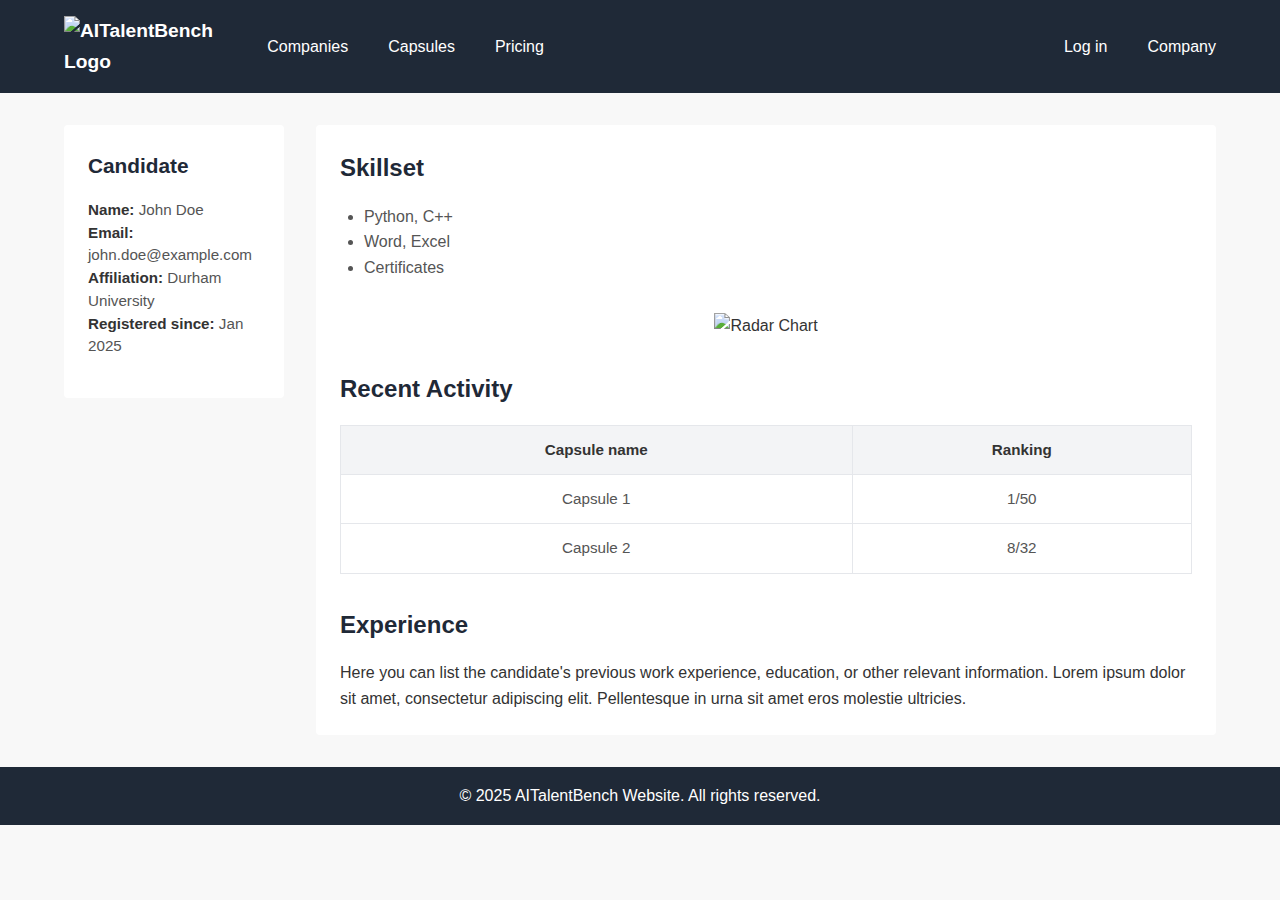
==== candidate_detail.html @ a691e20f "Reinitialize repository after accidental deletion" ====
<!DOCTYPE html>
<html lang="en">
<head>
  <meta charset="UTF-8" />
  <meta name="viewport" content="width=device-width, initial-scale=1.0"/>
  <title>AITalentBench - Candidate Detail</title>
  <!-- 引入全局样式 -->
  <link rel="stylesheet" href="styles.css" />
  <style>
    /* 针对 Candidate Detail 页面新增的局部样式 */
    .candidate-container {
      display: flex;
      width: 90%;
      margin: 2rem auto;
      gap: 2rem;
    }
    /* 左侧候选人信息栏 */
    .candidate-sidebar {
      flex: 0 0 220px;
      background-color: #fff;
      padding: 1.5rem;
      border-radius: 4px;
      position: sticky;
      top: 80px; /* 与导航栏高度配合 */
      align-self: start;
    }
    .candidate-sidebar h2 {
      margin-bottom: 1rem;
      font-size: 1.3rem;
      color: #1f2937;
    }
    .candidate-info {
      margin-bottom: 1rem;
      font-size: 0.95rem;
      line-height: 1.5;
      color: #555;
    }
    .candidate-info strong {
      color: #333;
    }
    /* 右侧主要内容区域 */
    .candidate-content {
      flex: 1;
      background-color: #fff;
      border-radius: 4px;
      padding: 1.5rem;
    }
    .candidate-content h2 {
      font-size: 1.5rem;
      margin-bottom: 1rem;
      color: #1f2937;
    }
    .candidate-content .skill-list {
      list-style: disc;
      margin-left: 1.5rem;
      margin-bottom: 2rem;
      color: #555;
    }
    /* Radar 图表的占位 */
    .radar-chart {
      display: flex;
      justify-content: center;
      margin-bottom: 2rem;
    }
    .radar-chart img {
      max-width: 300px;
      height: auto;
    }
    /* 近期活动表格 */
    .recent-activity table {
      width: 100%;
      border-collapse: collapse;
      margin-bottom: 2rem;
    }
    .recent-activity th,
    .recent-activity td {
      border: 1px solid #e5e7eb;
      padding: 0.75rem;
      text-align: center;
      font-size: 0.95rem;
      color: #555;
    }
    .recent-activity th {
      background-color: #f3f4f6;
      font-weight: bold;
      color: #333;
    }
  </style>
</head>
<body>
  <!-- 公共导航栏 -->
  <header class="navbar">
    <div class="navbar-container" style="display: flex; justify-content: space-between; align-items: center;">
      <div class="navbar-brand">
        <a href="index.html"><img src="static/web_component/mxmlogo.png" alt="AITalentBench Logo"></a>
      </div>
      <nav class="navbar-menu" style="display: flex; width: 100%; justify-content: space-between; align-items: center;">
        <!-- 左侧菜单 -->
        <ul class="navbar-left" style="display: flex; list-style: none; margin: 0; padding: 0; margin-left: 2rem;">
          <li style="margin-right: 1rem;"><a href="companies.html">Companies</a></li>
          <li style="margin-right: 1rem;"><a href="capsules_aitalent.html">Capsules</a></li>
          <li style="margin-right: 1rem;"><a href="pricing.html">Pricing</a></li>
        </ul>
        <!-- 右侧菜单 -->
        <ul class="navbar-right" style="display: flex; list-style: none; margin: 0; padding: 0;">
          <li style="margin-left: 1rem;"><a href="login.html">Log in</a></li>
          <li style="margin-left: 1rem;"><a href="company_portal.html">Company</a></li>
        </ul>
      </nav>
    </div>
  </header>
  
  <!-- 主体内容：候选人详情 -->
  <main class="candidate-container">
    <!-- 左侧导航/信息栏 -->
    <aside class="candidate-sidebar">
      <h2>Candidate</h2>
      <div class="candidate-info">
        <strong>Name:</strong> John Doe<br>
        <strong>Email:</strong> john.doe@example.com<br>
        <strong>Affiliation:</strong> Durham University<br>
        <strong>Registered since:</strong> Jan 2025
      </div>
    </aside>

    <!-- 右侧主要内容 -->
    <section class="candidate-content">
      <!-- Skillset 区域 -->
      <article>
        <h2>Skillset</h2>
        <ul class="skill-list">
          <li>Python, C++</li>
          <li>Word, Excel</li>
          <li>Certificates</li>
        </ul>
      </article>
      
      <!-- Radar / Spider 图表区域（示例占位） -->
      <article class="radar-chart">
        <img src="https://via.placeholder.com/300x300?text=Radar+Chart" alt="Radar Chart">
      </article>
      
      <!-- Recent Activity 区域 -->
      <article class="recent-activity">
        <h2>Recent Activity</h2>
        <table>
          <thead>
            <tr>
              <th>Capsule name</th>
              <th>Ranking</th>
            </tr>
          </thead>
          <tbody>
            <tr>
              <td>Capsule 1</td>
              <td>1/50</td>
            </tr>
            <tr>
              <td>Capsule 2</td>
              <td>8/32</td>
            </tr>
          </tbody>
        </table>
      </article>
      
      <!-- Experience 区域 -->
      <article>
        <h2>Experience</h2>
        <p>Here you can list the candidate's previous work experience, education, or other relevant information. Lorem ipsum dolor sit amet, consectetur adipiscing elit. Pellentesque in urna sit amet eros molestie ultricies.</p>
      </article>
    </section>
  </main>
  
  <!-- 公共页脚 -->
  <footer class="footer">
    <p>© 2025 AITalentBench Website. All rights reserved.</p>
  </footer>
</body>
</html>
---- styles.css ----
/* ------------------------------
   基础重置及全局样式
------------------------------ */
* {
  margin: 0;
  padding: 0;
  box-sizing: border-box;
}

body {
  font-family: 'Microsoft Yahei', sans-serif;
  line-height: 1.6;
  color: #333;
  background-color: #f8f8f8;
}

/* ------------------------------
   顶部导航栏样式
------------------------------ */
.navbar {
  background-color: #1f2937;
  color: #ffffff;
  padding: 1rem 0;
  position: sticky;
  top: 0;
  z-index: 1000;
}

.navbar-container {
  width: 90%;
  margin: 0 auto;
  display: flex;
  align-items: center;
  justify-content: space-between;
}

.navbar-brand a {
  color: #ffffff;
  font-size: 1.2rem;
  text-decoration: none;
  font-weight: bold;
}

.navbar-menu ul {
  list-style: none;
  display: flex;
  gap: 1.5rem;
}

.navbar-menu a {
  color: #ffffff;
  text-decoration: none;
  font-size: 1rem;
  transition: color 0.3s ease;
}

.navbar-menu a:hover {
  color: #e5e7eb;
}

/* ------------------------------
   子导航栏样式
------------------------------ */
.sub-navbar {
  background-color: #202936;
  padding: 0.75rem 0;
  position: fixed;
  top: 60px; /* 距离页面顶部，根据顶部导航栏高度调整 */
  width: 100%;
  z-index: 1100;
}
.sub-navbar ul {
  list-style: none;
  margin: 0;
  padding: 0;
  display: flex;
  justify-content: center;
  gap: 1.5rem;
}
.sub-navbar a {
  color: #ffffff;
  text-decoration: none;
  font-size: 1rem;
  transition: color 0.3s ease;
}
.sub-navbar a:hover {
  color: #e5e7eb;
}

/* ------------------------------
   工具类样式
------------------------------ */
.hidden {
  display: none;
}

/* ------------------------------
   表单及输入框样式
------------------------------ */
.large-textarea {
  width: calc(100% * 1.75);
  max-width: 1050px;
  height: 375px;
  padding: 1rem;
  font-size: 1.2rem;
  box-sizing: border-box;
  resize: vertical;
  display: block;
  margin: 0 auto;
}

.input-container {
  margin-top: 1rem;
  text-align: center;
}

.input-container p {
  text-align: left;
  margin-bottom: 1rem;
}

/* ------------------------------
   内容区域样式
------------------------------ */
.content-section {
  text-align: center;
  background-color: #fff;
  border-radius: 4px;
  padding: 1.5rem;
  margin-bottom: 1.5rem;
}

.content-section h2 {
  margin-bottom: 1rem;
  font-size: 1.5rem;
}

/* ------------------------------
   顶部 Banner / Hero
------------------------------ */
.hero {
  background: url('https://via.placeholder.com/1200x500/EEE/666?text=Hero+Image') center center/cover no-repeat;
  position: relative;
  height: 300px;
  display: flex;
  align-items: center;
  justify-content: center;
}

.hero-overlay {
  background: url('web_component/price_hero_bg.webp') center center/cover no-repeat;
  background-color: rgba(0, 0, 0, 0.4);
  color: #fff;
  padding: 2rem;
  text-align: center;
  width: 100%;
}

.hero-overlay h1 {
  font-size: 2.5rem;
  margin-bottom: 1rem;
}

.hero-overlay p {
  font-size: 1.2rem;
  margin-bottom: 2rem;
}

.btn-primary {
  background-color: #3b82f6;
  color: #fff;
  padding: 0.75rem 1.5rem;
  border: none;
  border-radius: 4px;
  text-decoration: none;
  cursor: pointer;
  font-size: 1rem;
}

.btn-primary:hover {
  background-color: #2563eb;
}

/* ------------------------------
   主体布局
------------------------------ */
.main-content {
  display: flex;
  width: 90%;
  margin: 2rem auto;
  gap: 2rem;
}

/* ------------------------------
   侧边栏
------------------------------ */
.sidebar {
  flex: 0 0 220px;
  background-color: #fff;
  padding: 1rem;
  border-radius: 4px;
  position: sticky;
  top: 80px;
  align-self: start;
}

.sidebar ul {
  list-style: none;
}

.sidebar li {
  margin-bottom: 0.5rem;
}

.sidebar a {
  color: #333;
  text-decoration: none;
  padding: 0.5rem 1rem;
  display: block;
  border-radius: 4px;
  transition: background-color 0.3s ease;
}

.sidebar a:hover {
  background-color: #f1f1f1;
}

/* ------------------------------
   右侧内容区域
------------------------------ */
.content-area {
  flex: 1;
}

/* ------------------------------
   FAQ 手风琴样式
------------------------------ */
.faq-item {
  margin-bottom: 1rem;
  border-bottom: 1px solid #ccc;
}

.faq-question {
  background: transparent;
  border: none;
  width: 100%;
  text-align: left;
  font-size: 1rem;
  padding: 0.5rem;
  cursor: pointer;
  outline: none;
  font-weight: bold;
  display: flex;
  justify-content: space-between;
  align-items: center;
}

.faq-question:hover {
  background-color: #f1f1f1;
}

.faq-answer {
  display: none;
  padding: 0.5rem;
  animation: fadeIn 0.3s ease forwards;
}

@keyframes fadeIn {
  from { opacity: 0; }
  to { opacity: 1; }
}

/* ------------------------------
   联系我们表单
------------------------------ */
.form-group {
  margin-bottom: 1rem;
}

.form-group label {
  display: inline-block;
  margin-bottom: 0.5rem;
  font-weight: bold;
}

.form-group input,
.form-group textarea {
  width: 100%;
  padding: 0.5rem;
  font-size: 1rem;
  border: 1px solid #ccc;
  border-radius: 4px;
}

.form-group textarea {
  resize: vertical;
}

/* ------------------------------
   页脚样式
------------------------------ */
.footer {
  text-align: center;
  padding: 1rem;
  background-color: #1f2937;
  color: #fff;
  margin-top: 2rem;
}

.main-content {
  flex: 1;
}

.footer {
  margin-top: auto;
}


.solution-banner {
  background-color: #f3f3f3; /* 或其他背景色 */
  padding: 1.5rem;
  text-align: center;
  border-radius: 4px;
  margin-bottom: 2rem;
}
.solution-banner h1 {
  font-size: 2rem;
  color: #1f2937;
  margin-bottom: 0.75rem;
}
.solution-banner p {
  font-size: 1rem;
  color: #555;
}
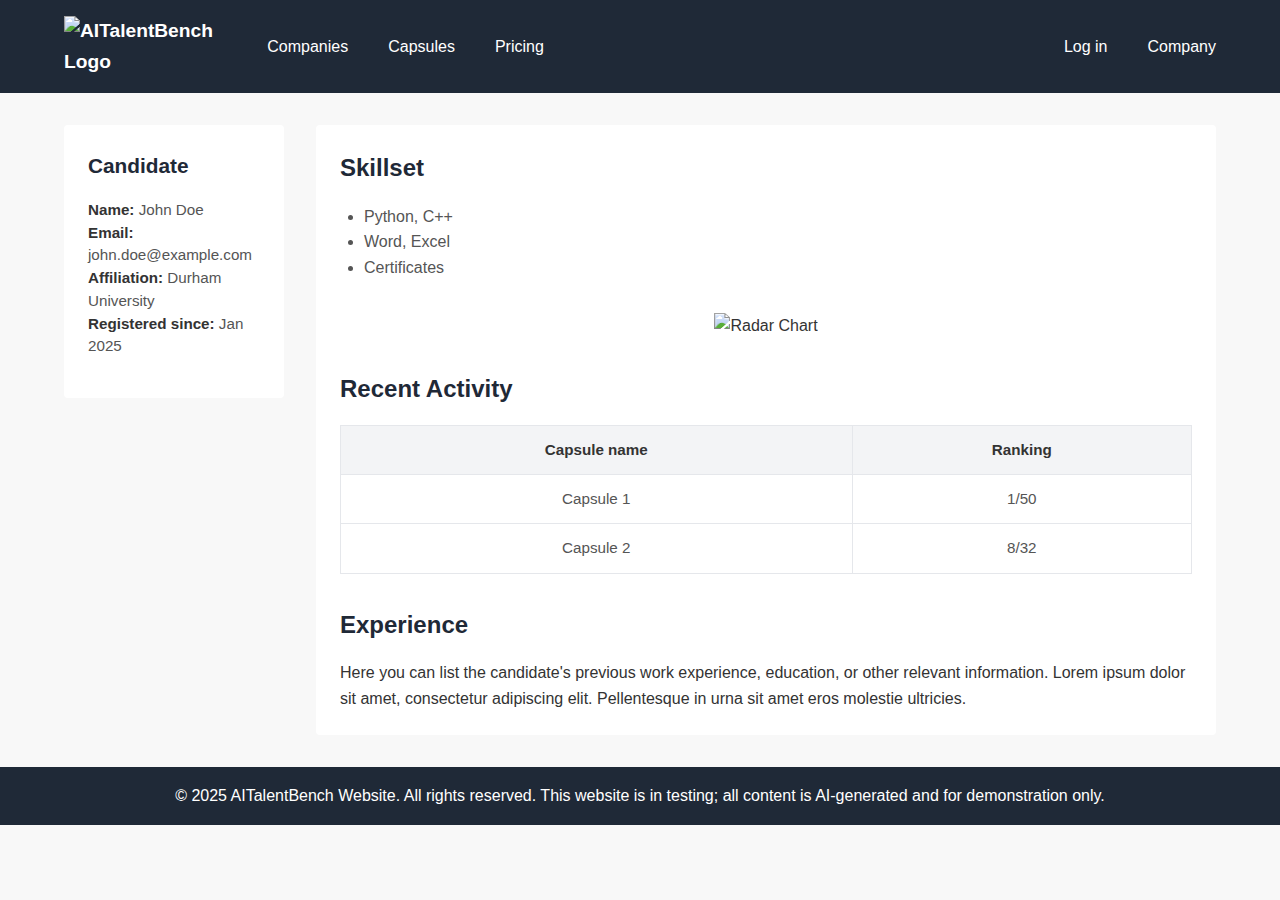
==== commit d00f4f29: "Update website UI and fix content disclaimer" ====
--- a/candidate_detail.html
+++ b/candidate_detail.html
@@ -173,7 +173,7 @@
   
   <!-- 公共页脚 -->
   <footer class="footer">
-    <p>© 2025 AITalentBench Website. All rights reserved.</p>
+    <p>© 2025 AITalentBench Website. All rights reserved. This website is in testing; all content is AI-generated and for demonstration only.</p>
   </footer>
 </body>
 </html>
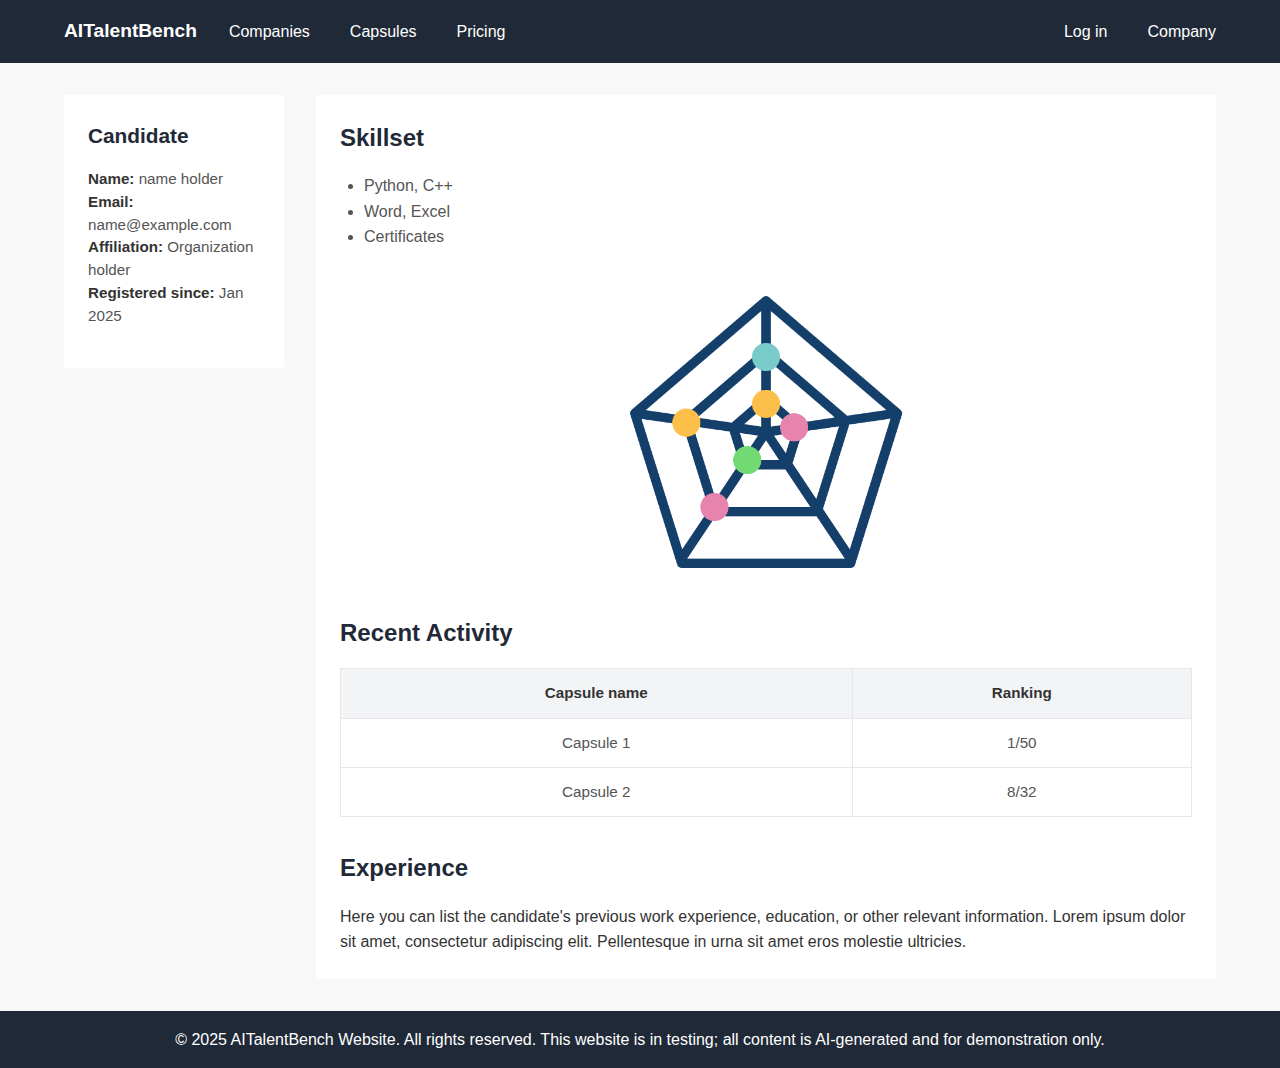
==== commit 1818ce37: "update" ====
--- a/candidate_detail.html
+++ b/candidate_detail.html
@@ -88,27 +88,27 @@
   </style>
 </head>
 <body>
-  <!-- 公共导航栏 -->
-  <header class="navbar">
-    <div class="navbar-container" style="display: flex; justify-content: space-between; align-items: center;">
-      <div class="navbar-brand">
-        <a href="index.html"><img src="static/web_component/mxmlogo.png" alt="AITalentBench Logo"></a>
-      </div>
-      <nav class="navbar-menu" style="display: flex; width: 100%; justify-content: space-between; align-items: center;">
-        <!-- 左侧菜单 -->
-        <ul class="navbar-left" style="display: flex; list-style: none; margin: 0; padding: 0; margin-left: 2rem;">
-          <li style="margin-right: 1rem;"><a href="companies.html">Companies</a></li>
-          <li style="margin-right: 1rem;"><a href="capsules_aitalent.html">Capsules</a></li>
-          <li style="margin-right: 1rem;"><a href="pricing.html">Pricing</a></li>
-        </ul>
-        <!-- 右侧菜单 -->
-        <ul class="navbar-right" style="display: flex; list-style: none; margin: 0; padding: 0;">
-          <li style="margin-left: 1rem;"><a href="login.html">Log in</a></li>
-          <li style="margin-left: 1rem;"><a href="company_portal.html">Company</a></li>
-        </ul>
-      </nav>
+ <!-- 公共导航栏（采用统一更新后的导航栏） -->
+ <header class="navbar">
+  <div class="navbar-container" style="display: flex; justify-content: space-between; align-items: center;">
+    <div class="navbar-brand">
+      <a href="index.html">AITalentBench</a>
     </div>
-  </header>
+    <nav class="navbar-menu" style="display: flex; width: 100%; justify-content: space-between; align-items: center;">
+      <!-- 左侧菜单 -->
+      <ul class="navbar-left" style="display: flex; list-style: none; margin: 0; padding: 0; margin-left: 2rem;">
+        <li style="margin-right: 1rem;"><a href="companies.html">Companies</a></li>
+        <li style="margin-right: 1rem;"><a href="capsules_aitalent.html">Capsules</a></li>
+        <li style="margin-right: 1rem;"><a href="pricing.html">Pricing</a></li>
+      </ul>
+      <!-- 右侧菜单 -->
+      <ul class="navbar-right" style="display: flex; list-style: none; margin: 0; padding: 0;">
+        <li style="margin-left: 1rem;"><a href="https://eu-west-2kfdagqp3e.auth.eu-west-2.amazoncognito.com/login/continue?client_id=40204jl6io8ohb0vhuoj5apmdg&redirect_uri=https%3A%2F%2Faitalentbench.github.io&response_type=code&scope=email+openid+phone">Log in</a></li>
+        <li style="margin-left: 1rem;"><a href="company_portal.html">Company</a></li>
+      </ul>
+    </nav>
+  </div>
+</header>
   
   <!-- 主体内容：候选人详情 -->
   <main class="candidate-container">
@@ -116,9 +116,9 @@
     <aside class="candidate-sidebar">
       <h2>Candidate</h2>
       <div class="candidate-info">
-        <strong>Name:</strong> John Doe<br>
-        <strong>Email:</strong> john.doe@example.com<br>
-        <strong>Affiliation:</strong> Durham University<br>
+        <strong>Name:</strong> name holder<br>
+        <strong>Email:</strong> name@example.com<br>
+        <strong>Affiliation:</strong> Organization holder<br>
         <strong>Registered since:</strong> Jan 2025
       </div>
     </aside>
@@ -137,7 +137,7 @@
       
       <!-- Radar / Spider 图表区域（示例占位） -->
       <article class="radar-chart">
-        <img src="https://via.placeholder.com/300x300?text=Radar+Chart" alt="Radar Chart">
+        <img src="./web_component/radar.png" alt="Radar Chart">
       </article>
       
       <!-- Recent Activity 区域 -->
